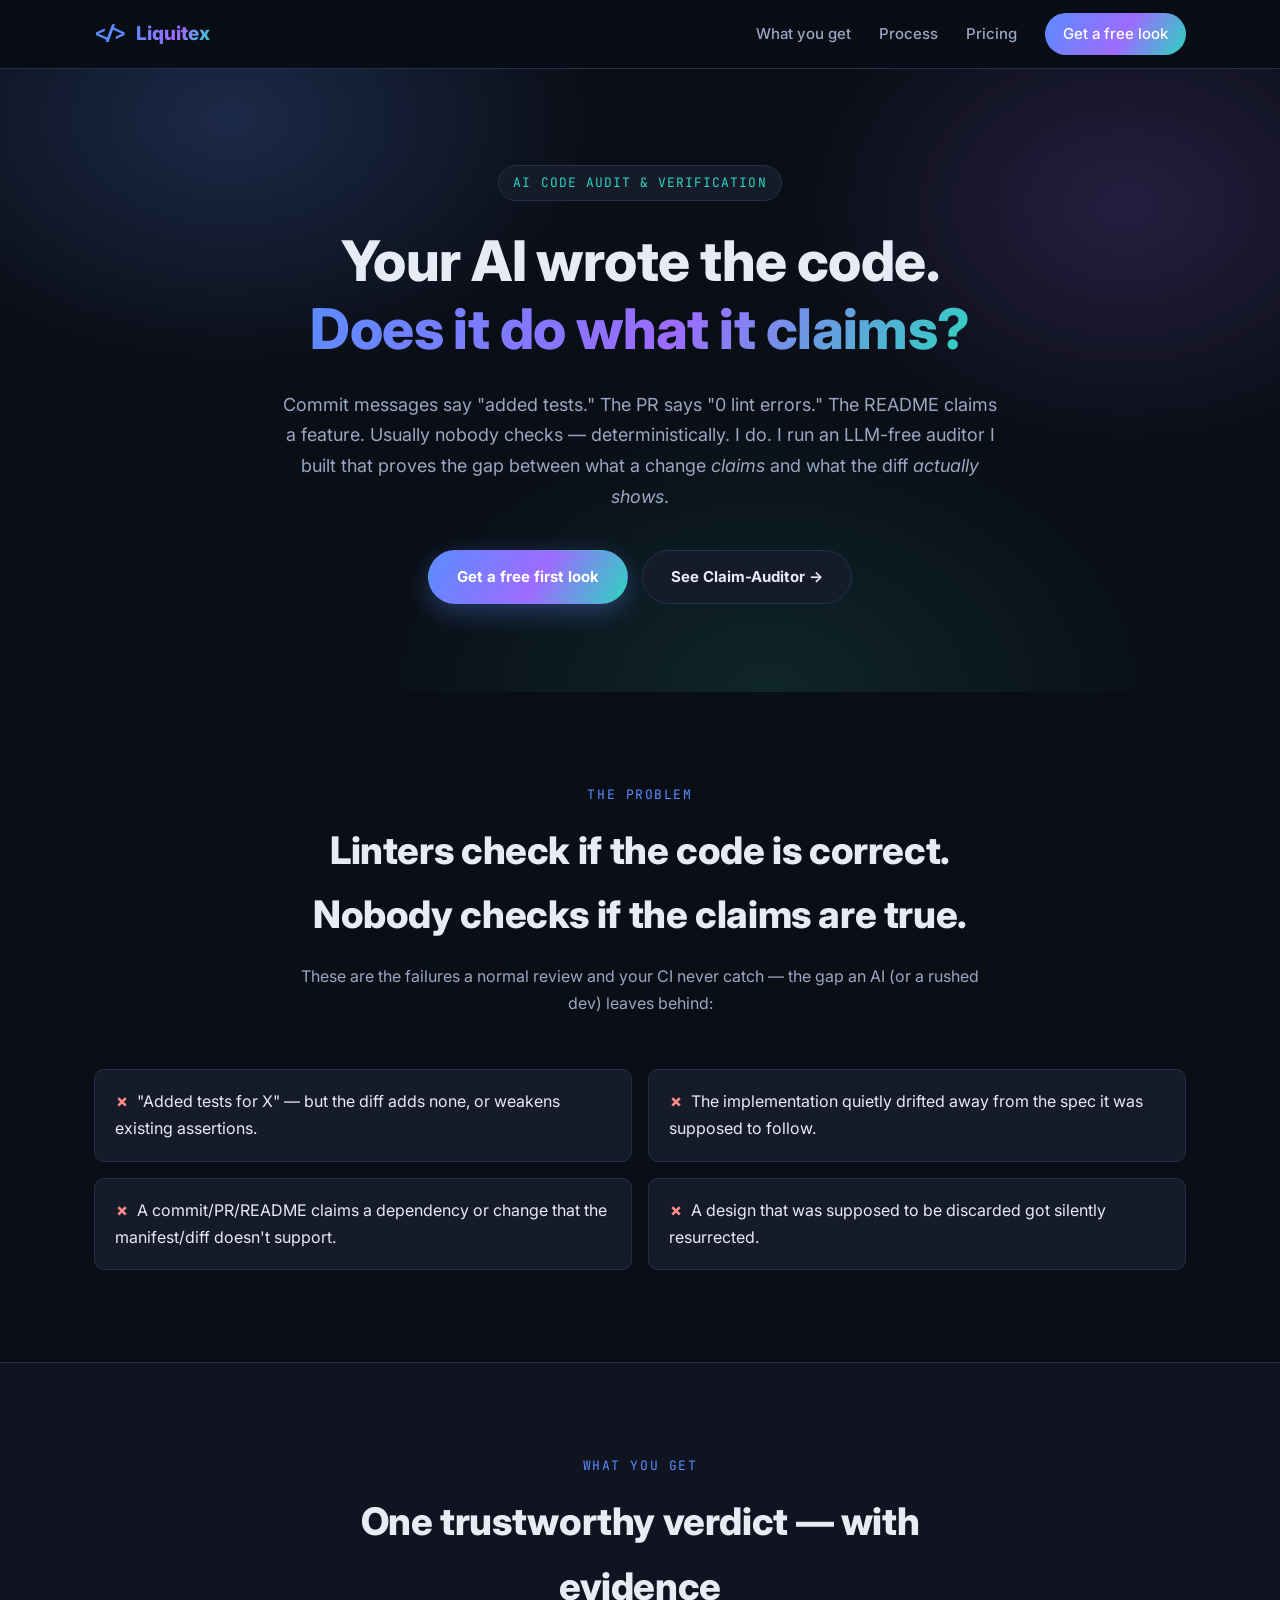
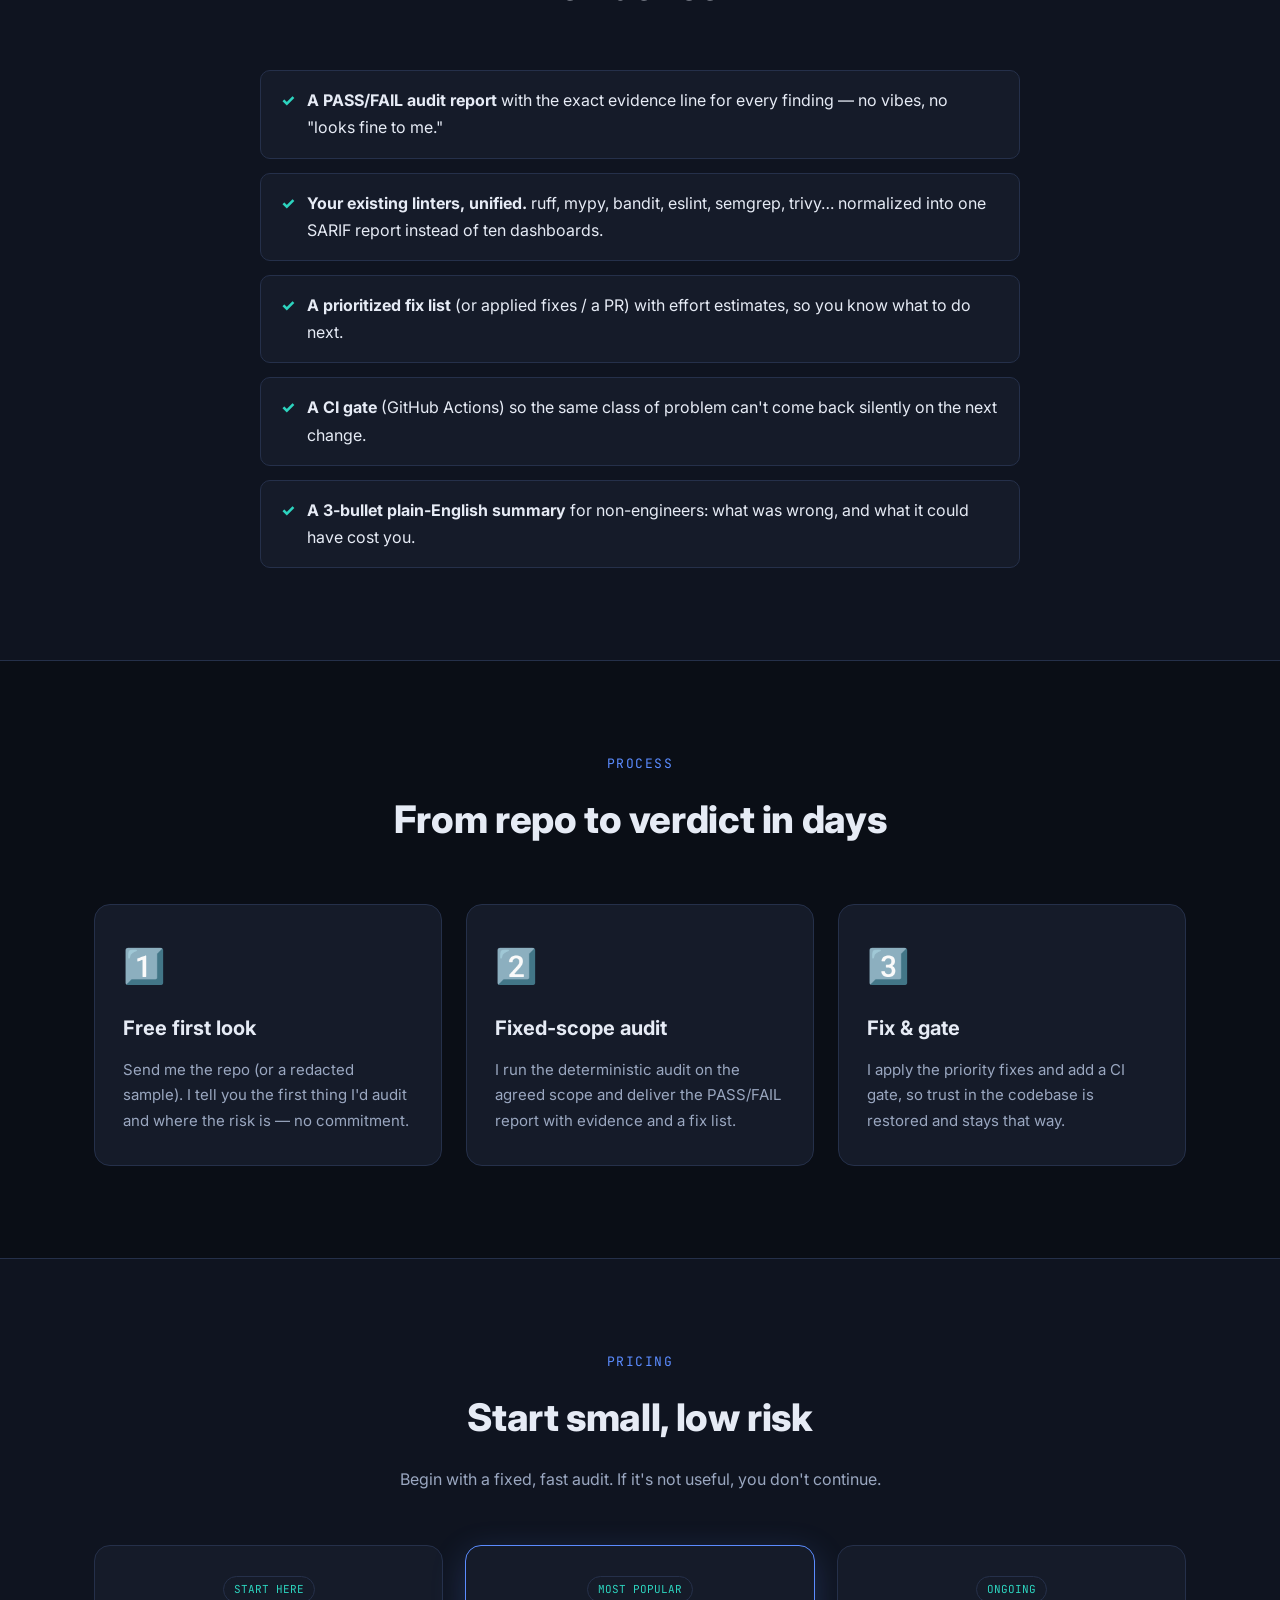
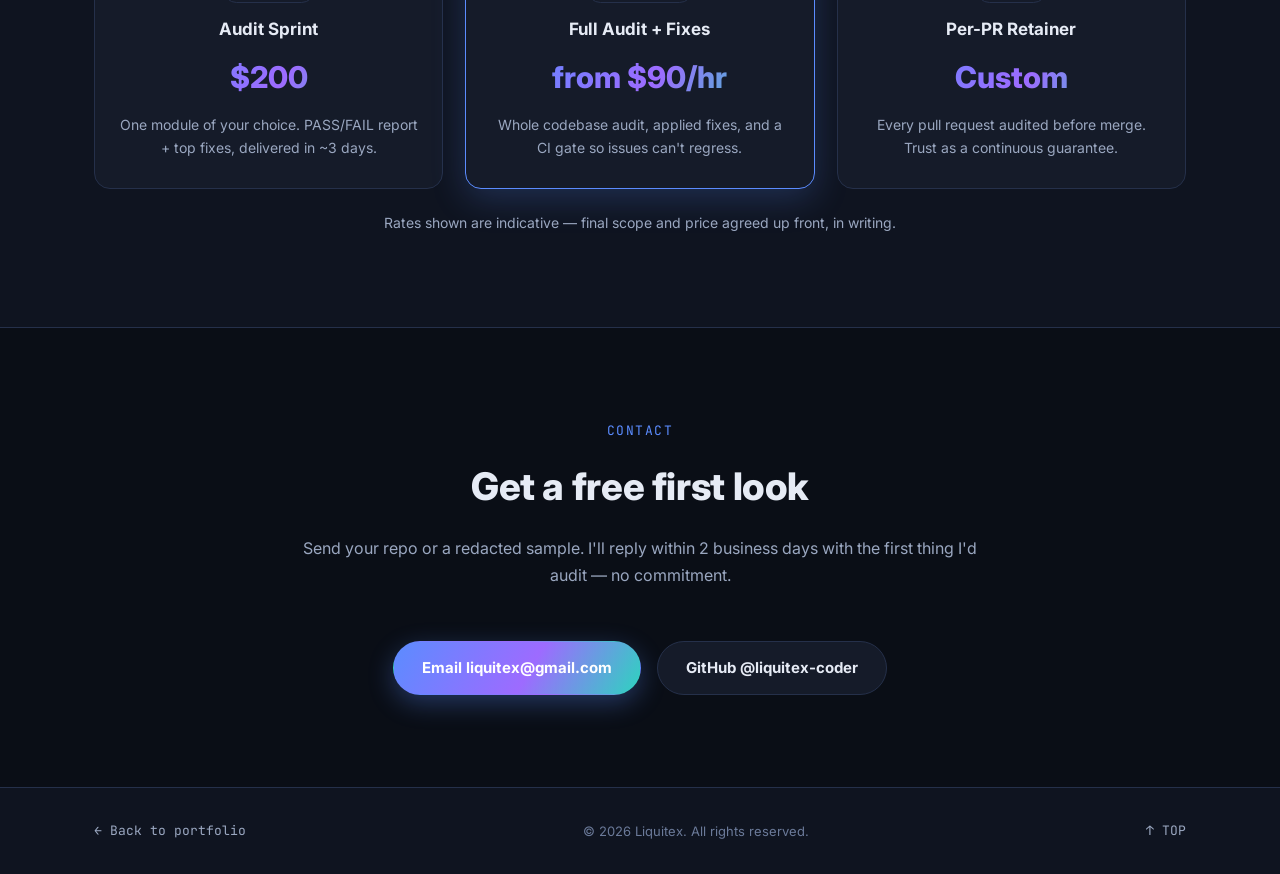
==== services/ai-code-audit.html @ 0930f58a "Add AI-code-audit go-to-market: service page + outreach playbook Focus the client-acquisition effort" ====
<!DOCTYPE html>
<html lang="en">
<head>
  <meta charset="UTF-8" />
  <meta name="viewport" content="width=device-width, initial-scale=1.0" />
  <title>AI Code Audit & Verification — Liquitex</title>
  <meta name="description" content="Does your AI-generated code actually do what it claims? I run a deterministic, LLM-free auditor that catches the gap between what a change claims and what the diff actually shows — plus tests and CI so it can't regress." />

  <meta property="og:type" content="website" />
  <meta property="og:title" content="AI Code Audit & Verification — Liquitex" />
  <meta property="og:description" content="I catch the gap between what your AI said it did and what it actually did — deterministically." />
  <meta property="og:url" content="https://liquitex-coder.github.io/services/ai-code-audit.html" />

  <link rel="icon" type="image/svg+xml" href="../assets/favicon.svg" />
  <link rel="preconnect" href="https://fonts.googleapis.com" />
  <link rel="preconnect" href="https://fonts.gstatic.com" crossorigin />
  <link href="https://fonts.googleapis.com/css2?family=Inter:wght@400;500;600;700;800&family=JetBrains+Mono:wght@400;600&display=swap" rel="stylesheet" />
  <link rel="stylesheet" href="../css/style.css" />
  <style>
    /* page-specific helpers layered on top of the shared design system */
    body { font-family: var(--font-en); }
    .lead-narrow { max-width: 720px; }
    .problem-list { display: grid; grid-template-columns: repeat(2, 1fr); gap: 16px; margin-top: 8px; }
    .problem-item { background: var(--surface); border: 1px solid var(--border); border-radius: var(--radius-sm); padding: 18px 20px; }
    .problem-item .x { color: #ff8a8a; font-weight: 800; margin-right: 8px; }
    .deliver-list { list-style: none; display: flex; flex-direction: column; gap: 14px; max-width: 760px; margin: 0 auto; }
    .deliver-list li { display: flex; gap: 12px; background: var(--surface); border: 1px solid var(--border); border-radius: var(--radius-sm); padding: 16px 20px; }
    .deliver-list .ok { color: var(--accent-3); font-weight: 800; }
    .price-grid { display: grid; grid-template-columns: repeat(3, 1fr); gap: 22px; }
    .price-card { background: var(--surface); border: 1px solid var(--border); border-radius: var(--radius); padding: 28px 24px; text-align: center; }
    .price-card.featured { border-color: var(--accent); box-shadow: 0 10px 34px rgba(91,140,255,.22); }
    .price-card h3 { font-size: 17px; margin-bottom: 8px; }
    .price-amt { font-size: 30px; font-weight: 800; background: var(--grad); -webkit-background-clip: text; background-clip: text; -webkit-text-fill-color: transparent; }
    .price-card p { color: var(--text-dim); font-size: 14px; margin-top: 10px; }
    .price-tag { display: inline-block; font-family: var(--font-mono); font-size: 11px; color: var(--accent-3); border: 1px solid var(--border); border-radius: 999px; padding: 3px 10px; margin-bottom: 12px; }
    .back-link { font-family: var(--font-mono); font-size: 13px; color: var(--text-dim); }
    .back-link:hover { color: var(--accent); }
    @media (max-width: 720px) { .problem-list, .price-grid { grid-template-columns: 1fr; } }
  </style>
</head>
<body data-lang="en">
  <header class="site-header">
    <div class="container nav">
      <a href="../index.html" class="brand">
        <span class="brand-mark">&lt;/&gt;</span><span class="brand-name">Liquitex</span>
      </a>
      <nav class="nav-links" aria-label="main">
        <a href="#deliver">What you get</a>
        <a href="#process">Process</a>
        <a href="#pricing">Pricing</a>
        <a href="#contact" class="nav-cta">Get a free look</a>
      </nav>
    </div>
  </header>

  <main>
    <!-- Hero -->
    <section class="hero">
      <div class="hero-bg" aria-hidden="true"></div>
      <div class="container hero-inner">
        <p class="eyebrow">AI CODE AUDIT &amp; VERIFICATION</p>
        <h1 class="hero-title">Your AI wrote the code.<br /><span class="grad">Does it do what it claims?</span></h1>
        <p class="hero-sub lead-narrow">
          Commit messages say "added tests." The PR says "0 lint errors." The README claims a feature.
          Usually nobody checks — deterministically. I do. I run an LLM-free auditor I built that proves
          the gap between what a change <em>claims</em> and what the diff <em>actually shows</em>.
        </p>
        <div class="hero-cta">
          <a href="#contact" class="btn btn-primary">Get a free first look</a>
          <a href="https://github.com/liquitex-coder/Claim-Auditor" target="_blank" rel="noopener" class="btn btn-ghost">See Claim-Auditor →</a>
        </div>
      </div>
    </section>

    <!-- Problem -->
    <section class="section">
      <div class="container">
        <div class="section-head">
          <p class="section-eyebrow">THE PROBLEM</p>
          <h2 class="section-title">Linters check if the code is correct.<br />Nobody checks if the claims are true.</h2>
          <p class="section-lead lead-narrow" style="margin-inline:auto;">These are the failures a normal review and your CI never catch — the gap an AI (or a rushed dev) leaves behind:</p>
        </div>
        <div class="problem-list">
          <div class="problem-item"><span class="x">✗</span>"Added tests for X" — but the diff adds none, or weakens existing assertions.</div>
          <div class="problem-item"><span class="x">✗</span>The implementation quietly drifted away from the spec it was supposed to follow.</div>
          <div class="problem-item"><span class="x">✗</span>A commit/PR/README claims a dependency or change that the manifest/diff doesn't support.</div>
          <div class="problem-item"><span class="x">✗</span>A design that was supposed to be discarded got silently resurrected.</div>
        </div>
      </div>
    </section>

    <!-- What you get -->
    <section id="deliver" class="section section-alt">
      <div class="container">
        <div class="section-head">
          <p class="section-eyebrow">WHAT YOU GET</p>
          <h2 class="section-title">One trustworthy verdict — with evidence</h2>
        </div>
        <ul class="deliver-list">
          <li><span class="ok">✓</span><span><strong>A PASS/FAIL audit report</strong> with the exact evidence line for every finding — no vibes, no "looks fine to me."</span></li>
          <li><span class="ok">✓</span><span><strong>Your existing linters, unified.</strong> ruff, mypy, bandit, eslint, semgrep, trivy… normalized into one SARIF report instead of ten dashboards.</span></li>
          <li><span class="ok">✓</span><span><strong>A prioritized fix list</strong> (or applied fixes / a PR) with effort estimates, so you know what to do next.</span></li>
          <li><span class="ok">✓</span><span><strong>A CI gate</strong> (GitHub Actions) so the same class of problem can't come back silently on the next change.</span></li>
          <li><span class="ok">✓</span><span><strong>A 3-bullet plain-English summary</strong> for non-engineers: what was wrong, and what it could have cost you.</span></li>
        </ul>
      </div>
    </section>

    <!-- Process -->
    <section id="process" class="section">
      <div class="container">
        <div class="section-head">
          <p class="section-eyebrow">PROCESS</p>
          <h2 class="section-title">From repo to verdict in days</h2>
        </div>
        <div class="cards-3">
          <article class="svc-card"><div class="svc-icon">1️⃣</div><h3>Free first look</h3><p>Send me the repo (or a redacted sample). I tell you the first thing I'd audit and where the risk is — no commitment.</p></article>
          <article class="svc-card"><div class="svc-icon">2️⃣</div><h3>Fixed-scope audit</h3><p>I run the deterministic audit on the agreed scope and deliver the PASS/FAIL report with evidence and a fix list.</p></article>
          <article class="svc-card"><div class="svc-icon">3️⃣</div><h3>Fix &amp; gate</h3><p>I apply the priority fixes and add a CI gate, so trust in the codebase is restored and stays that way.</p></article>
        </div>
      </div>
    </section>

    <!-- Pricing -->
    <section id="pricing" class="section section-alt">
      <div class="container">
        <div class="section-head">
          <p class="section-eyebrow">PRICING</p>
          <h2 class="section-title">Start small, low risk</h2>
          <p class="section-lead">Begin with a fixed, fast audit. If it's not useful, you don't continue.</p>
        </div>
        <div class="price-grid">
          <div class="price-card">
            <span class="price-tag">START HERE</span>
            <h3>Audit Sprint</h3>
            <div class="price-amt">$200</div>
            <p>One module of your choice. PASS/FAIL report + top fixes, delivered in ~3 days.</p>
          </div>
          <div class="price-card featured">
            <span class="price-tag">MOST POPULAR</span>
            <h3>Full Audit + Fixes</h3>
            <div class="price-amt">from $90/hr</div>
            <p>Whole codebase audit, applied fixes, and a CI gate so issues can't regress.</p>
          </div>
          <div class="price-card">
            <span class="price-tag">ONGOING</span>
            <h3>Per-PR Retainer</h3>
            <div class="price-amt">Custom</div>
            <p>Every pull request audited before merge. Trust as a continuous guarantee.</p>
          </div>
        </div>
        <p class="section-lead" style="text-align:center;margin-top:22px;font-size:14px;">Rates shown are indicative — final scope and price agreed up front, in writing.</p>
      </div>
    </section>

    <!-- Contact -->
    <section id="contact" class="section">
      <div class="container">
        <div class="section-head">
          <p class="section-eyebrow">CONTACT</p>
          <h2 class="section-title">Get a free first look</h2>
          <p class="section-lead">Send your repo or a redacted sample. I'll reply within 2 business days with the first thing I'd audit — no commitment.</p>
        </div>
        <div style="display:flex;gap:16px;justify-content:center;flex-wrap:wrap;">
          <a class="btn btn-primary" href="mailto:liquitex@gmail.com?subject=AI%20Code%20Audit%20inquiry">Email liquitex@gmail.com</a>
          <a class="btn btn-ghost" href="https://github.com/liquitex-coder" target="_blank" rel="noopener">GitHub @liquitex-coder</a>
        </div>
      </div>
    </section>
  </main>

  <footer class="site-footer">
    <div class="container footer-inner">
      <a href="../index.html" class="back-link">← Back to portfolio</a>
      <p class="copyright">© <span id="year"></span> Liquitex. All rights reserved.</p>
      <a href="#top" class="to-top">↑ TOP</a>
    </div>
  </footer>
  <script>document.getElementById("year").textContent = new Date().getFullYear();</script>
</body>
</html>
---- css/style.css ----
/* ============================================================
   Liquitex Portfolio — style.css
   Modern dark theme, bilingual JP/EN, no build step.
   ============================================================ */

:root {
  --bg: #0a0e16;
  --bg-alt: #0f1420;
  --surface: #151b29;
  --surface-2: #1c2436;
  --border: #25304a;
  --text: #e6ebf5;
  --text-dim: #9aa7c0;
  --text-faint: #6b7a99;
  --accent: #5b8cff;
  --accent-2: #9d6bff;
  --accent-3: #2dd4bf;
  --grad: linear-gradient(120deg, #5b8cff 0%, #9d6bff 55%, #2dd4bf 100%);
  --radius: 16px;
  --radius-sm: 10px;
  --shadow: 0 12px 40px rgba(0, 0, 0, 0.45);
  --maxw: 1140px;
  --font-ja: "Noto Sans JP", "Inter", system-ui, sans-serif;
  --font-en: "Inter", "Noto Sans JP", system-ui, sans-serif;
  --font-mono: "JetBrains Mono", ui-monospace, monospace;
}

* { box-sizing: border-box; margin: 0; padding: 0; }

html { scroll-behavior: smooth; scroll-padding-top: 80px; }

body {
  font-family: var(--font-ja);
  background: var(--bg);
  color: var(--text);
  line-height: 1.7;
  -webkit-font-smoothing: antialiased;
  overflow-x: hidden;
}
body[data-lang="en"] { font-family: var(--font-en); }

a { color: inherit; text-decoration: none; }
img { max-width: 100%; display: block; }

.container { width: 100%; max-width: var(--maxw); margin: 0 auto; padding: 0 24px; }

/* ---------- Header / Nav ---------- */
.site-header {
  position: sticky; top: 0; z-index: 100;
  background: rgba(10, 14, 22, 0.78);
  backdrop-filter: blur(14px);
  border-bottom: 1px solid var(--border);
}
.nav { display: flex; align-items: center; justify-content: space-between; height: 68px; }
.brand { display: inline-flex; align-items: center; gap: 9px; font-weight: 800; font-size: 19px; }
.brand-mark { font-family: var(--font-mono); color: var(--accent); }
.brand-name { background: var(--grad); -webkit-background-clip: text; background-clip: text; -webkit-text-fill-color: transparent; }
.nav-links { display: flex; align-items: center; gap: 28px; }
.nav-links a { color: var(--text-dim); font-size: 15px; font-weight: 500; transition: color .2s; }
.nav-links a:hover { color: var(--text); }
.nav-cta {
  padding: 8px 18px; border-radius: 999px; color: #fff !important;
  background: var(--grad); font-weight: 700;
}
.nav-cta:hover { opacity: .9; }
.nav-tools { display: flex; align-items: center; gap: 12px; }
.lang-toggle {
  display: inline-flex; align-items: center; gap: 4px;
  background: var(--surface); border: 1px solid var(--border);
  color: var(--text-dim); border-radius: 999px; padding: 6px 12px;
  font-size: 13px; font-weight: 700; cursor: pointer; font-family: var(--font-mono);
}
.lang-toggle .lang-opt.active { color: var(--accent); }
.lang-sep { color: var(--text-faint); }
.menu-toggle { display: none; flex-direction: column; gap: 5px; background: none; border: 0; cursor: pointer; padding: 8px; }
.menu-toggle span { width: 22px; height: 2px; background: var(--text); border-radius: 2px; transition: .25s; }
.menu-toggle.open span:nth-child(1) { transform: translateY(7px) rotate(45deg); }
.menu-toggle.open span:nth-child(2) { opacity: 0; }
.menu-toggle.open span:nth-child(3) { transform: translateY(-7px) rotate(-45deg); }

/* ---------- Hero ---------- */
.hero { position: relative; padding: 96px 0 88px; overflow: hidden; }
.hero-bg {
  position: absolute; inset: 0; z-index: 0;
  background:
    radial-gradient(620px 420px at 18% 8%, rgba(91,140,255,.22), transparent 60%),
    radial-gradient(560px 420px at 88% 22%, rgba(157,107,255,.18), transparent 60%),
    radial-gradient(680px 480px at 60% 100%, rgba(45,212,191,.12), transparent 60%);
}
.hero-inner { position: relative; z-index: 1; text-align: center; max-width: 860px; }
.eyebrow {
  display: inline-block; font-family: var(--font-mono); font-size: 13px; letter-spacing: .08em;
  color: var(--accent-3); border: 1px solid var(--border); background: var(--surface);
  padding: 6px 14px; border-radius: 999px; margin-bottom: 26px;
}
.hero-title { font-size: clamp(30px, 5.2vw, 56px); line-height: 1.22; font-weight: 800; letter-spacing: -0.01em; }
.hero-title .grad { background: var(--grad); -webkit-background-clip: text; background-clip: text; -webkit-text-fill-color: transparent; }
.hero-sub { margin: 26px auto 0; max-width: 660px; color: var(--text-dim); font-size: clamp(15px, 2vw, 18px); }
.hero-cta { margin-top: 38px; display: flex; gap: 14px; justify-content: center; flex-wrap: wrap; }
.hero-stats { margin-top: 60px; display: flex; gap: 48px; justify-content: center; flex-wrap: wrap; }
.stat { display: flex; flex-direction: column; gap: 2px; }
.stat-num { font-size: 30px; font-weight: 800; background: var(--grad); -webkit-background-clip: text; background-clip: text; -webkit-text-fill-color: transparent; }
.stat-label { font-size: 13px; color: var(--text-faint); }

/* ---------- Buttons ---------- */
.btn {
  display: inline-flex; align-items: center; justify-content: center;
  padding: 13px 28px; border-radius: 999px; font-weight: 700; font-size: 15px;
  cursor: pointer; border: 1px solid transparent; transition: transform .18s, opacity .18s, background .2s;
}
.btn:hover { transform: translateY(-2px); }
.btn-primary { background: var(--grad); color: #fff; box-shadow: 0 8px 26px rgba(91,140,255,.32); }
.btn-ghost { background: var(--surface); border-color: var(--border); color: var(--text); }
.btn-ghost:hover { background: var(--surface-2); }
.btn-block { width: 100%; }

/* ---------- Sections ---------- */
.section { padding: 92px 0; }
.section-alt { background: var(--bg-alt); border-top: 1px solid var(--border); border-bottom: 1px solid var(--border); }
.section-head { text-align: center; max-width: 680px; margin: 0 auto 52px; }
.section-eyebrow { font-family: var(--font-mono); font-size: 13px; letter-spacing: .12em; color: var(--accent); margin-bottom: 12px; }
.section-title { font-size: clamp(26px, 3.6vw, 38px); font-weight: 800; letter-spacing: -0.01em; }
.section-lead { margin-top: 16px; color: var(--text-dim); font-size: 16px; }

/* ---------- Services ---------- */
.cards-3 { display: grid; grid-template-columns: repeat(3, 1fr); gap: 24px; }
.svc-card {
  background: var(--surface); border: 1px solid var(--border); border-radius: var(--radius);
  padding: 32px 28px; transition: transform .2s, border-color .2s;
}
.svc-card:hover { transform: translateY(-4px); border-color: var(--accent); }
.svc-icon { font-size: 34px; margin-bottom: 16px; }
.svc-card h3 { font-size: 20px; margin-bottom: 12px; }
.svc-card p { color: var(--text-dim); font-size: 15px; }
.svc-tags { list-style: none; display: flex; flex-wrap: wrap; gap: 8px; margin-top: 20px; }
.svc-tags li { font-family: var(--font-mono); font-size: 12px; color: var(--accent-3); background: var(--surface-2); border: 1px solid var(--border); padding: 4px 10px; border-radius: 8px; }
.svc-more { display: inline-block; margin-top: 18px; font-size: 14px; font-weight: 600; color: var(--accent); transition: transform .18s; }
.svc-more:hover { transform: translateX(3px); }

/* ---------- Work / Projects ---------- */
.filter-bar { display: flex; gap: 10px; justify-content: center; flex-wrap: wrap; margin-bottom: 36px; }
.filter-btn {
  background: var(--surface); border: 1px solid var(--border); color: var(--text-dim);
  padding: 8px 20px; border-radius: 999px; font-size: 14px; font-weight: 600; cursor: pointer; transition: .2s;
}
.filter-btn:hover { color: var(--text); }
.filter-btn.active { background: var(--grad); color: #fff; border-color: transparent; }
.cards-grid { display: grid; grid-template-columns: repeat(3, 1fr); gap: 24px; }
.proj-card {
  display: flex; flex-direction: column; background: var(--surface);
  border: 1px solid var(--border); border-radius: var(--radius); overflow: hidden;
  transition: transform .2s, border-color .2s; min-height: 100%;
}
.proj-card:hover { transform: translateY(-5px); border-color: var(--accent); }
.proj-top { padding: 22px 24px 0; display: flex; align-items: center; justify-content: space-between; }
.proj-cat { font-family: var(--font-mono); font-size: 11px; letter-spacing: .06em; text-transform: uppercase; padding: 4px 10px; border-radius: 7px; font-weight: 600; }
.proj-cat.ai { color: #c4b5ff; background: rgba(157,107,255,.14); }
.proj-cat.ml { color: #93c5ff; background: rgba(91,140,255,.14); }
.proj-cat.web { color: #7af0dc; background: rgba(45,212,191,.14); }
.proj-arrow { color: var(--text-faint); font-size: 18px; transition: transform .2s, color .2s; }
.proj-card:hover .proj-arrow { color: var(--accent); transform: translate(3px,-3px); }
.proj-body { padding: 14px 24px 24px; display: flex; flex-direction: column; flex: 1; }
.proj-body h3 { font-size: 19px; margin-bottom: 10px; }
.proj-body p { color: var(--text-dim); font-size: 14.5px; flex: 1; }
.proj-stack { list-style: none; display: flex; flex-wrap: wrap; gap: 7px; margin-top: 18px; }
.proj-stack li { font-family: var(--font-mono); font-size: 11.5px; color: var(--text-faint); border: 1px solid var(--border); padding: 3px 9px; border-radius: 7px; }

/* ---------- Skills ---------- */
.skills-grid { display: grid; grid-template-columns: repeat(4, 1fr); gap: 22px; }
.skill-group { background: var(--surface); border: 1px solid var(--border); border-radius: var(--radius); padding: 26px 24px; }
.skill-group h3 { font-size: 15px; color: var(--accent); margin-bottom: 16px; font-family: var(--font-mono); }
.skill-group ul { list-style: none; display: flex; flex-direction: column; gap: 9px; }
.skill-group li { font-size: 15px; color: var(--text-dim); padding-left: 18px; position: relative; }
.skill-group li::before { content: "▹"; position: absolute; left: 0; color: var(--accent-3); }

/* ---------- About ---------- */
.about-inner { display: grid; grid-template-columns: 1.4fr 1fr; gap: 48px; align-items: start; }
.about-text .section-eyebrow, .about-text .section-title { text-align: left; }
.about-text > p { color: var(--text-dim); margin-top: 18px; font-size: 16px; }
.about-text strong { color: var(--text); }
.about-points { margin-top: 28px; display: flex; flex-direction: column; gap: 14px; }
.point { display: flex; gap: 12px; align-items: flex-start; color: var(--text-dim); }
.point-mark { color: var(--accent-3); font-weight: 800; }
.about-card { background: var(--surface); border: 1px solid var(--border); border-radius: var(--radius); padding: 30px 28px; position: sticky; top: 92px; }
.about-card h3 { font-size: 18px; margin-bottom: 22px; }
.flow { list-style: none; display: flex; flex-direction: column; gap: 22px; }
.flow li { display: flex; gap: 16px; }
.flow-step { flex: none; width: 32px; height: 32px; border-radius: 50%; display: grid; place-items: center; font-weight: 800; font-family: var(--font-mono); color: #fff; background: var(--grad); }
.flow strong { font-size: 15px; }
.flow p { font-size: 13.5px; color: var(--text-faint); }

/* ---------- Contact ---------- */
.contact-grid { display: grid; grid-template-columns: 1fr 1.3fr; gap: 36px; max-width: 920px; margin: 0 auto; align-items: start; }
.contact-direct { display: flex; flex-direction: column; gap: 16px; }
.contact-link { display: flex; gap: 16px; align-items: center; background: var(--surface); border: 1px solid var(--border); border-radius: var(--radius-sm); padding: 20px 22px; transition: .2s; }
.contact-link:hover { border-color: var(--accent); transform: translateY(-2px); }
.contact-ic { font-size: 24px; }
.contact-form { background: var(--surface); border: 1px solid var(--border); border-radius: var(--radius); padding: 30px 28px; }
.field { margin-bottom: 18px; }
.field label { display: block; font-size: 14px; color: var(--text-dim); margin-bottom: 7px; font-weight: 600; }
.field input, .field textarea {
  width: 100%; background: var(--bg); border: 1px solid var(--border); border-radius: var(--radius-sm);
  padding: 12px 14px; color: var(--text); font-size: 15px; font-family: inherit; transition: border-color .2s;
}
.field input:focus, .field textarea:focus { outline: none; border-color: var(--accent); }
.field textarea { resize: vertical; }
.form-note { margin-top: 14px; font-size: 13px; color: var(--text-faint); text-align: center; min-height: 18px; }
.form-note.ok { color: var(--accent-3); }
.form-note.err { color: #ff8a8a; }

/* ---------- Footer ---------- */
.site-footer { border-top: 1px solid var(--border); padding: 32px 0; background: var(--bg-alt); }
.footer-inner { display: flex; align-items: center; justify-content: space-between; flex-wrap: wrap; gap: 14px; }
.copyright { color: var(--text-faint); font-size: 13px; }
.to-top { font-family: var(--font-mono); font-size: 13px; color: var(--text-dim); }
.to-top:hover { color: var(--accent); }

/* ---------- Reveal animation ---------- */
.reveal { opacity: 0; transform: translateY(22px); transition: opacity .6s ease, transform .6s ease; }
.reveal.in { opacity: 1; transform: none; }

/* ---------- Responsive ---------- */
@media (max-width: 920px) {
  .cards-3, .cards-grid { grid-template-columns: repeat(2, 1fr); }
  .skills-grid { grid-template-columns: repeat(2, 1fr); }
  .about-inner { grid-template-columns: 1fr; }
  .about-card { position: static; }
  .contact-grid { grid-template-columns: 1fr; }
}
@media (max-width: 720px) {
  .nav-links {
    position: fixed; inset: 68px 0 auto 0; flex-direction: column; gap: 0;
    background: var(--bg-alt); border-bottom: 1px solid var(--border);
    padding: 8px 0; transform: translateY(-130%); transition: transform .28s ease; align-items: stretch;
  }
  .nav-links.open { transform: none; }
  .nav-links a { padding: 14px 24px; }
  .nav-cta { margin: 8px 24px; text-align: center; }
  .menu-toggle { display: flex; }
  .hero-stats { gap: 32px; }
  .cards-3, .cards-grid, .skills-grid { grid-template-columns: 1fr; }
  .section { padding: 64px 0; }
  .hero { padding: 64px 0 56px; }
}

@media (prefers-reduced-motion: reduce) {
  * { scroll-behavior: auto !important; }
  .reveal { transition: none; opacity: 1; transform: none; }
  .btn:hover, .svc-card:hover, .proj-card:hover { transform: none; }
}
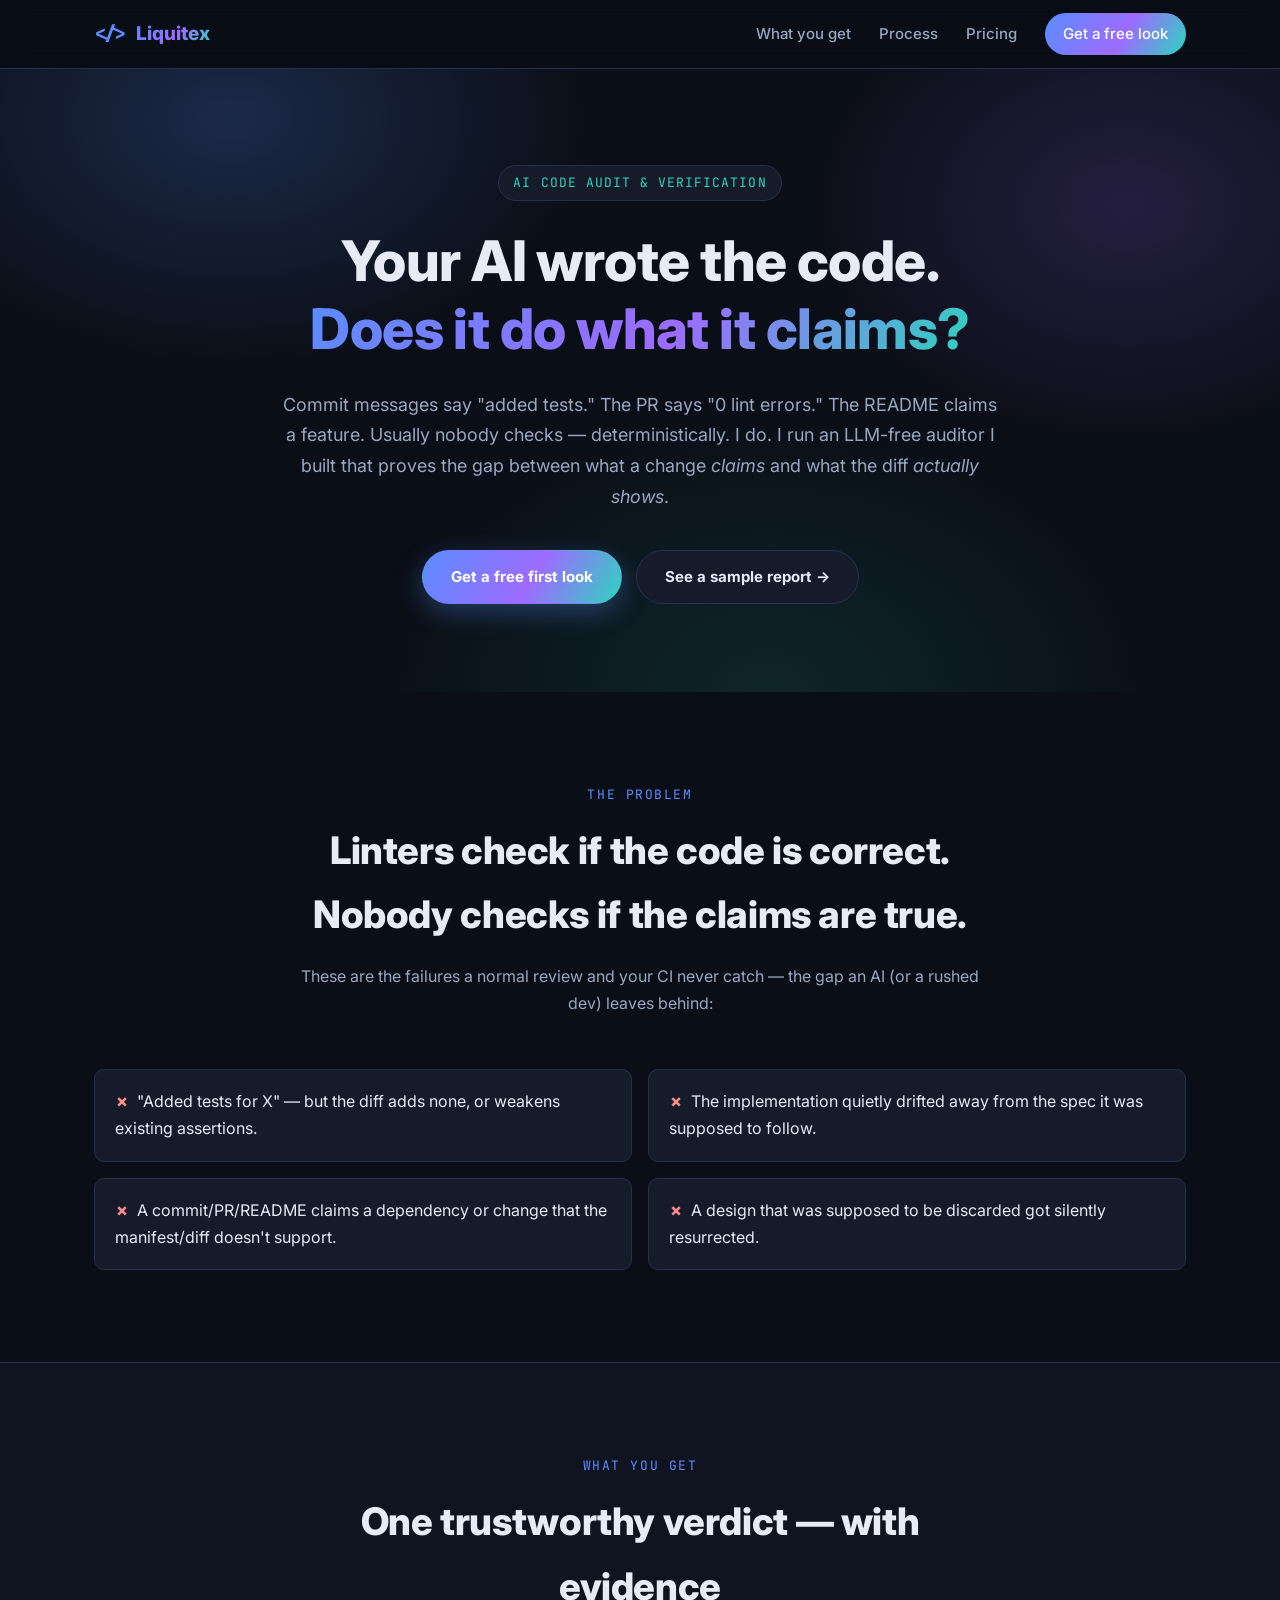
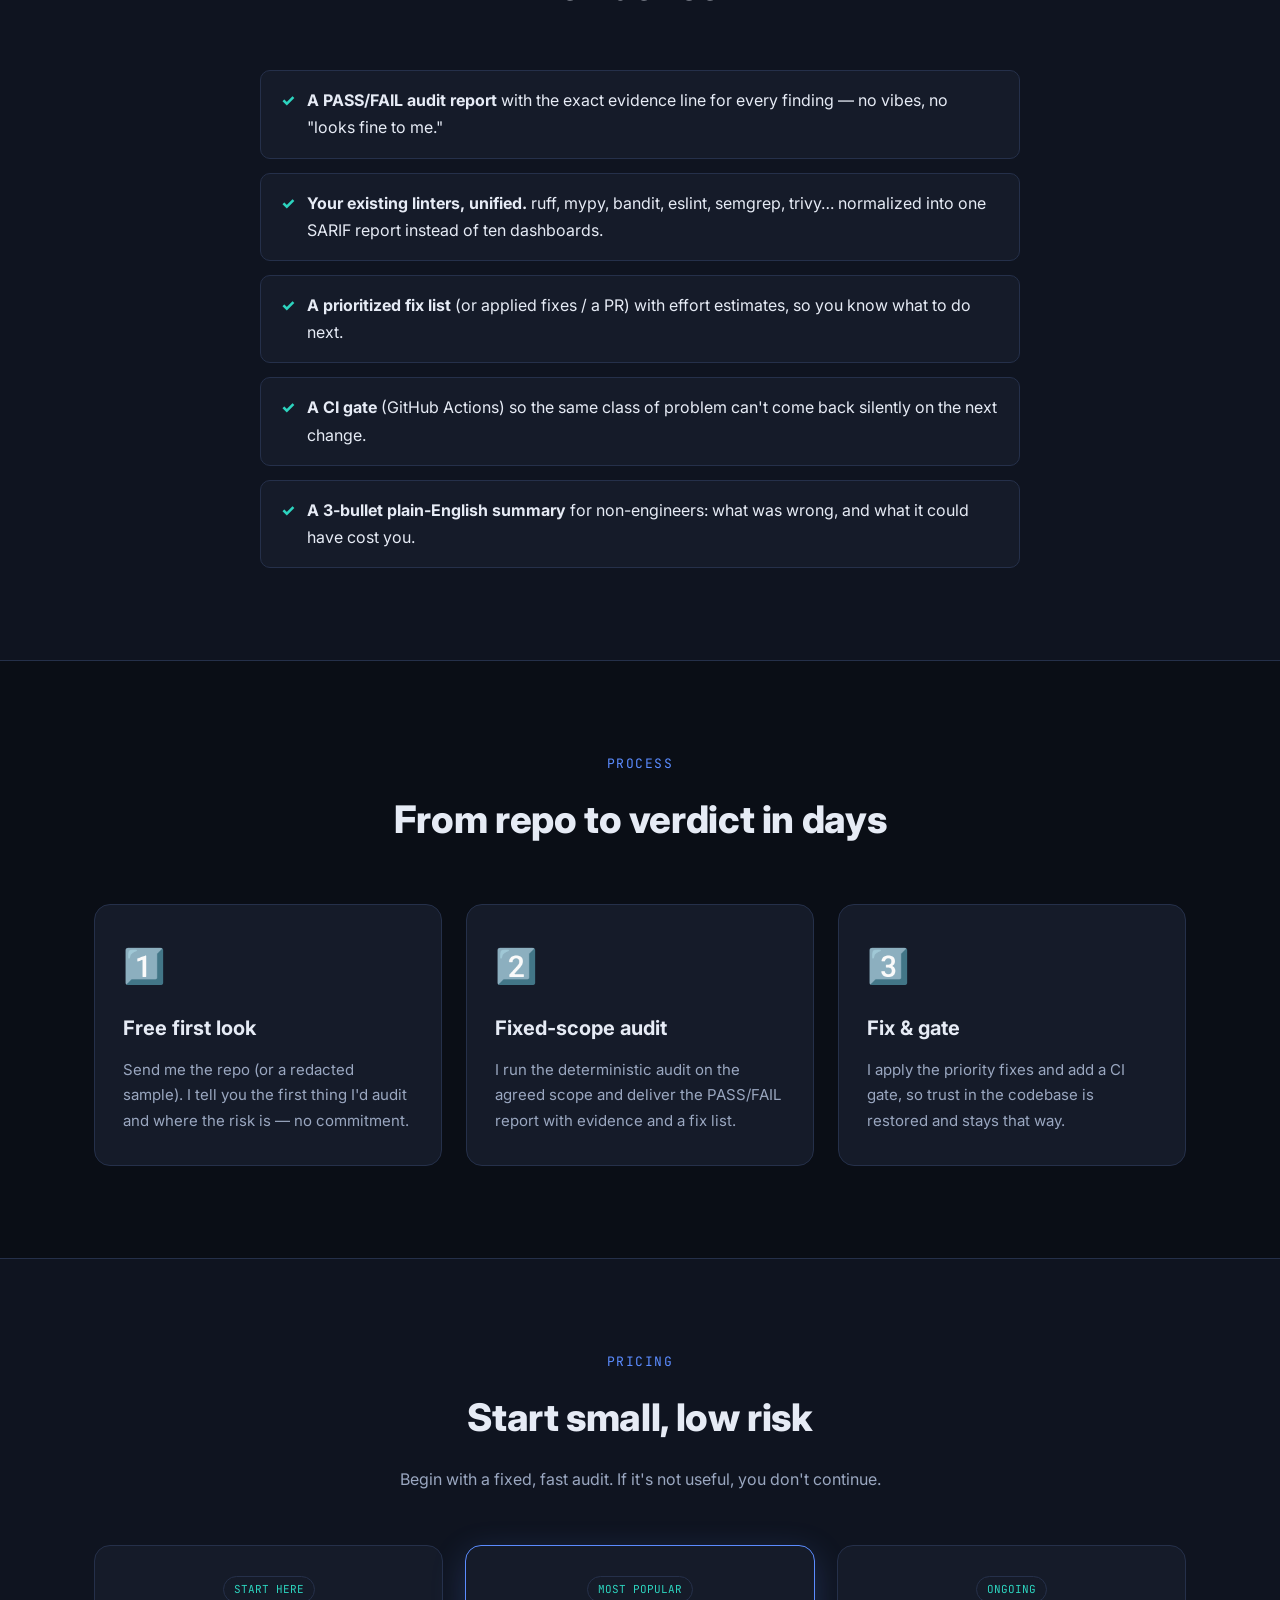
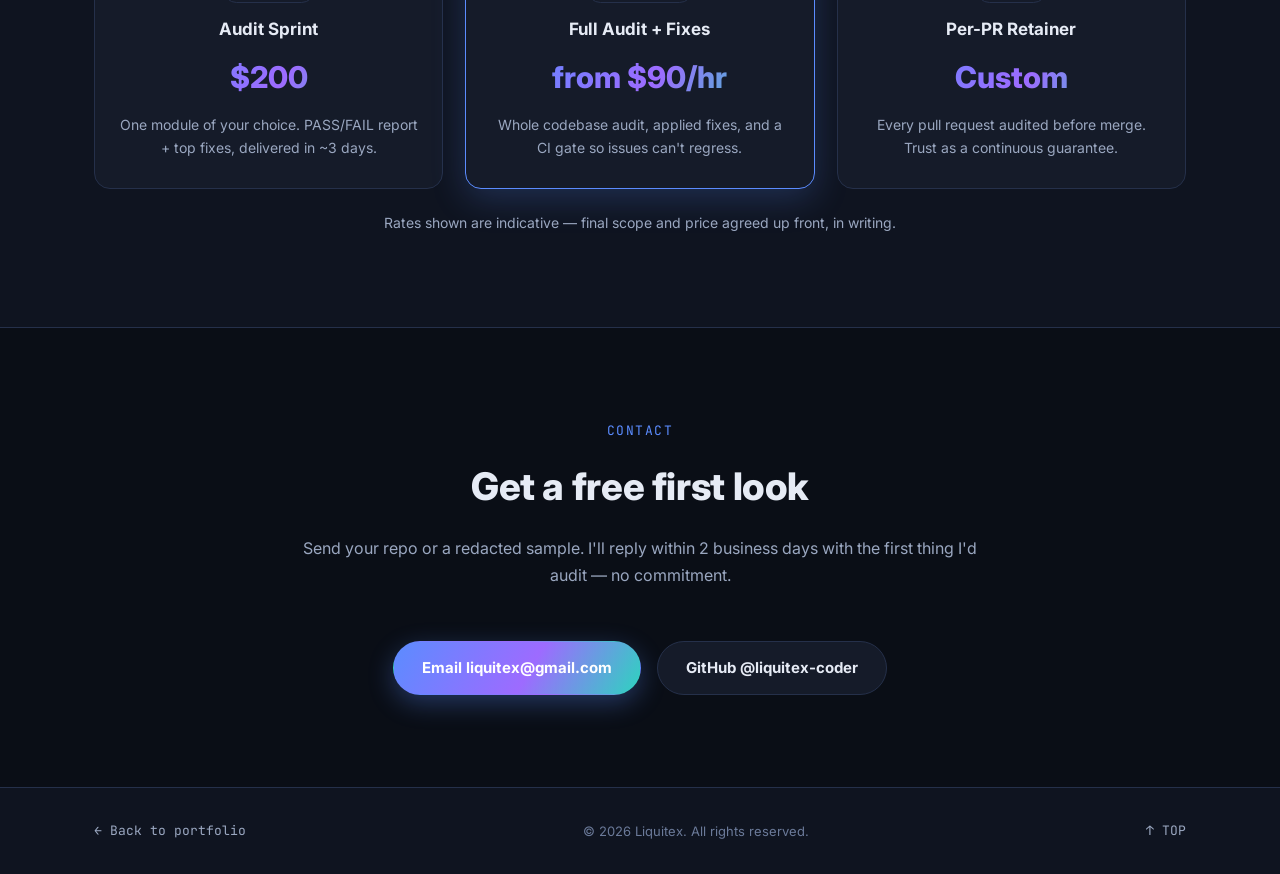
==== commit dda050a5: "Add live sample audit report (real Claim-Auditor run) Generate the strongest sales proof: a real, de" ====
--- a/services/ai-code-audit.html
+++ b/services/ai-code-audit.html
@@ -67,7 +67,7 @@
         </p>
         <div class="hero-cta">
           <a href="#contact" class="btn btn-primary">Get a free first look</a>
-          <a href="https://github.com/liquitex-coder/Claim-Auditor" target="_blank" rel="noopener" class="btn btn-ghost">See Claim-Auditor →</a>
+          <a href="sample-audit-report.html" class="btn btn-ghost">See a sample report →</a>
         </div>
       </div>
     </section>
